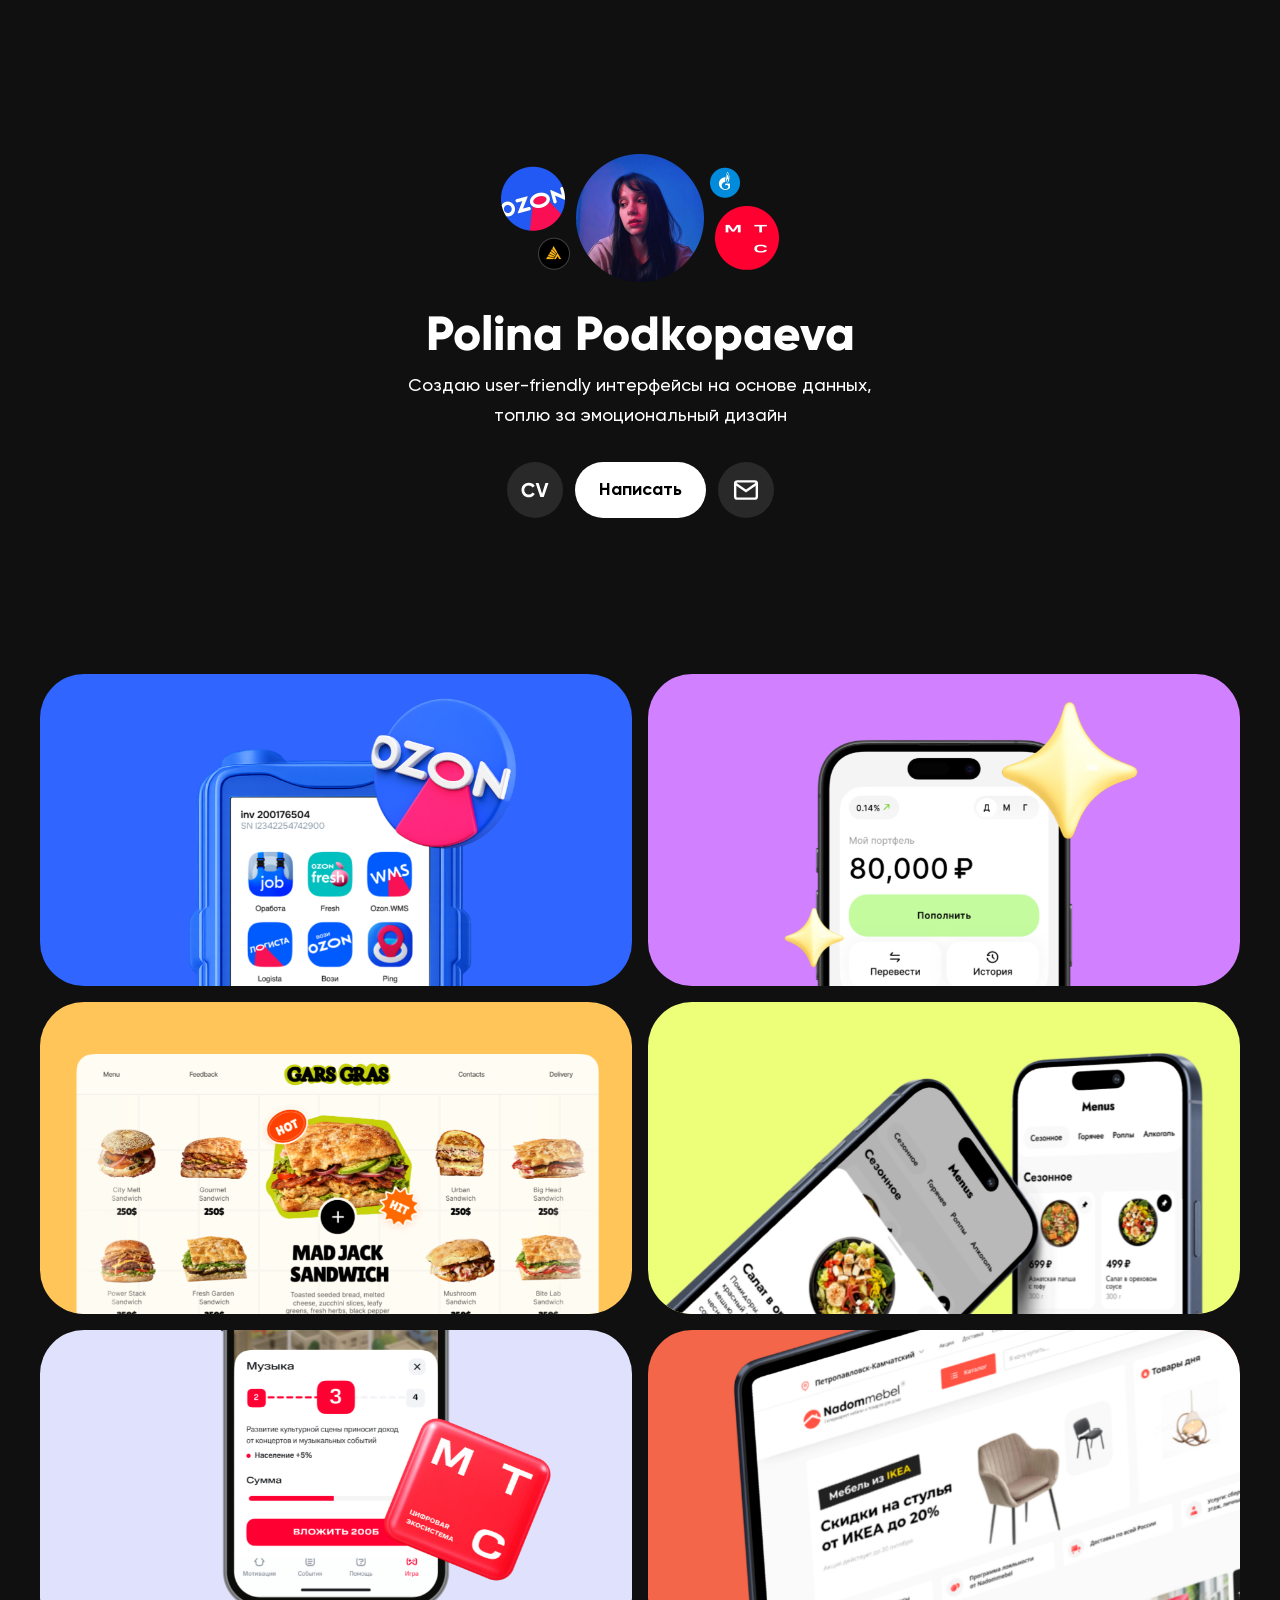
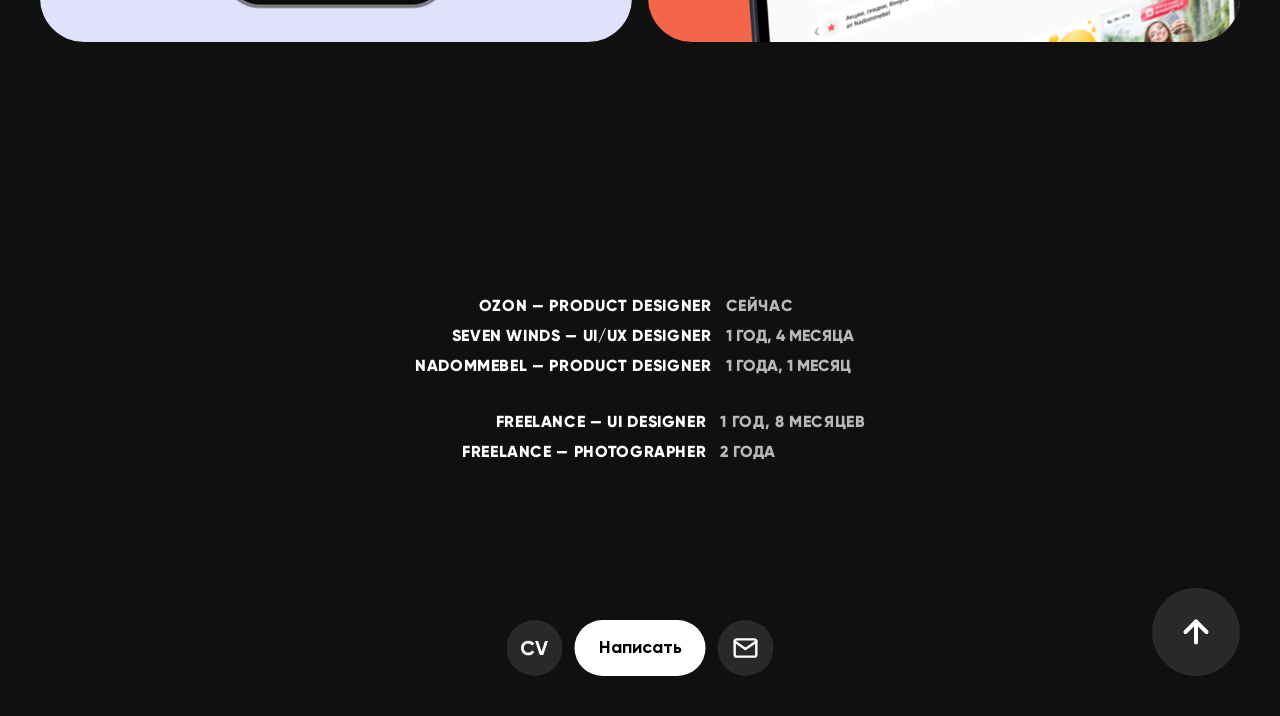
==== index.html @ dc9cdb7f "Add files via upload" ====
<!doctype html>
<html lang="ru">
  <head>
    <meta charset="UTF-8" />
    <meta name="viewport" content="width=device-width, initial-scale=1.0" />
    <title>Polina Podkopaeva Portfolio</title>
    <meta
      name="description"
      content="Адаптивное портфолио Polina Podkopaeva, собранное по локальному Figma/Obsidian-экспорту."
    />
    <link rel="stylesheet" href="./styles.css?v=20260511-mobile-cases" />
  </head>
  <body>
    <main class="page">
      <section class="hero" aria-label="Polina Podkopaeva intro">
        <div class="hero-scale" data-hero-scale-root>
          <div class="hero-frame">
            <div class="hero-badges">
              <img
                src="./assets/hero-badges.png"
                alt="Кружочки и фотография Polina Podkopaeva"
              />
            </div>

            <h1 class="hero-title">Polina Podkopaeva</h1>
            <p class="hero-subtitle">
              <span class="hero-subtitle-line">
                Создаю user-friendly интерфейсы на основе данных,
              </span>
              <span class="hero-subtitle-line hero-subtitle-line-second">
                топлю за эмоциональный дизайн
              </span>
            </p>

            <div class="frame-actions contact-actions hero-actions" aria-label="Main actions">
              <a class="frame-button frame-button-dark frame-button-small" href="https://tula.hh.ru/resume/7322a8bdff0c897cd50039ed1f71394b70786d" target="_blank" rel="noreferrer" aria-label="CV">
                <svg width="56" height="56" viewBox="0 0 56 56" fill="none" aria-hidden="true">
                  <rect width="56" height="56" rx="28" fill="#292929" />
                  <path
                    d="M36.7484 35H33.3284L28.6284 21H31.6284L35.0484 31.76L38.4484 21H41.4684L36.7484 35Z"
                    fill="white"
                  />
                  <path
                    d="M21.8115 35.28C19.7182 35.28 17.9782 34.58 16.5915 33.18C15.2182 31.7933 14.5315 30.0666 14.5315 28C14.5315 25.92 15.2182 24.1933 16.5915 22.82C17.9782 21.42 19.7182 20.72 21.8115 20.72C23.0782 20.72 24.2448 21.02 25.3115 21.62C26.3915 22.2066 27.2315 23.0066 27.8315 24.02L25.4515 25.4C25.1048 24.7733 24.6115 24.2866 23.9715 23.94C23.3315 23.58 22.6115 23.4 21.8115 23.4C20.4515 23.4 19.3515 23.8266 18.5115 24.68C17.6848 25.5466 17.2715 26.6533 17.2715 28C17.2715 29.3333 17.6848 30.4333 18.5115 31.3C19.3515 32.1533 20.4515 32.58 21.8115 32.58C22.6115 32.58 23.3315 32.4066 23.9715 32.06C24.6248 31.7 25.1182 31.2133 25.4515 30.6L27.8315 31.98C27.2315 32.9933 26.3915 33.8 25.3115 34.4C24.2448 34.9866 23.0782 35.28 21.8115 35.28Z"
                    fill="white"
                  />
                </svg>
              </a>
              <a class="frame-button frame-button-light" href="https://t.me/secretpolly" target="_blank" rel="noreferrer">Написать</a>
              <a class="frame-button frame-button-dark frame-button-icon" href="mailto:chaikoffapolly@gmail.com" aria-label="Почта">
                <svg width="26" height="26" viewBox="0 0 26 26" fill="none" aria-hidden="true">
                  <path
                    d="M4.33341 4.33337H21.6667C22.8584 4.33337 23.8334 5.30837 23.8334 6.50004V19.5C23.8334 20.6917 22.8584 21.6667 21.6667 21.6667H4.33341C3.14175 21.6667 2.16675 20.6917 2.16675 19.5V6.50004C2.16675 5.30837 3.14175 4.33337 4.33341 4.33337Z"
                    stroke="white"
                    stroke-width="2.4"
                    stroke-linecap="round"
                    stroke-linejoin="round"
                  />
                  <path
                    d="M23.8334 6.5L13.0001 14.0833L2.16675 6.5"
                    stroke="white"
                    stroke-width="2.4"
                    stroke-linecap="round"
                    stroke-linejoin="round"
                  />
                </svg>
              </a>
            </div>
          </div>
        </div>
      </section>

      <section class="cards" aria-label="Projects">
        <a class="card-shell card-link" href="./ozon-case.html" aria-label="Открыть кейс Ozon">
          <img
            class="card-background card-background-default"
            src="./assets/card-1-bg-default.png"
            alt=""
            aria-hidden="true"
          />
          <img
            class="card-background card-background-hover"
            src="./assets/card-1-bg-hover.png"
            alt=""
            aria-hidden="true"
          />
          <img class="card-image" src="./assets/card-1-content.png" alt="Project card 1" />
          <img
            class="card-text-state"
            src="./assets/card-text-1.png"
            alt=""
            aria-hidden="true"
          />
        </a>
        <a
          class="card-shell card-link"
          href="./invest-x-case.html"
          aria-label="Открыть кейс Invest X"
        >
          <img
            class="card-background card-background-default"
            src="./assets/card-2-bg-default.png"
            alt=""
            aria-hidden="true"
          />
          <img
            class="card-background card-background-hover"
            src="./assets/card-2-bg-hover.png"
            alt=""
            aria-hidden="true"
          />
          <img class="card-image" src="./assets/card-2-content.png" alt="Project card 2" />
          <img
            class="card-text-state"
            src="./assets/card-text-2.png"
            alt=""
            aria-hidden="true"
          />
        </a>
        <a
          class="card-shell card-link"
          href="./concepts-case.html"
          aria-label="Открыть страницу Концепты"
        >
          <img
            class="card-background card-background-default"
            src="./assets/card-3-bg-default.png"
            alt=""
            aria-hidden="true"
          />
          <img
            class="card-background card-background-hover"
            src="./assets/card-3-bg-hover.png"
            alt=""
            aria-hidden="true"
          />
          <img class="card-image" src="./assets/card-3-content.png" alt="Project card 3" />
          <img
            class="card-text-state"
            src="./assets/card-text-3.png"
            alt=""
            aria-hidden="true"
          />
        </a>
        <a class="card-shell card-link" href="./menus-case.html" aria-label="Открыть кейс Menus">
          <img
            class="card-background card-background-default"
            src="./assets/card-4-bg-default.png"
            alt=""
            aria-hidden="true"
          />
          <img
            class="card-background card-background-hover"
            src="./assets/card-4-bg-hover.png"
            alt=""
            aria-hidden="true"
          />
          <img class="card-image" src="./assets/card-4-content.png" alt="Project card 4" />
          <img
            class="card-text-state"
            src="./assets/card-text-4.png"
            alt=""
            aria-hidden="true"
          />
        </a>
        <a class="card-shell card-link" href="./mts-case.html" aria-label="Открыть кейс МТС">
          <img
            class="card-background card-background-default"
            src="./assets/card-5-bg-default.png"
            alt=""
            aria-hidden="true"
          />
          <img
            class="card-background card-background-hover"
            src="./assets/card-5-bg-hover.png"
            alt=""
            aria-hidden="true"
          />
          <img class="card-image" src="./assets/card-5-content.png" alt="Project card 5" />
          <img
            class="card-text-state"
            src="./assets/card-text-5.png"
            alt=""
            aria-hidden="true"
          />
        </a>
        <a
          class="card-shell card-link"
          href="./nadommebel-case.html"
          aria-label="Открыть кейс Надоммебель"
        >
          <img
            class="card-background card-background-default"
            src="./assets/card-6-bg-default.png"
            alt=""
            aria-hidden="true"
          />
          <img
            class="card-background card-background-hover"
            src="./assets/card-6-bg-hover.png"
            alt=""
            aria-hidden="true"
          />
          <img class="card-image" src="./assets/card-6-content.png" alt="Project card 6" />
          <img
            class="card-text-state"
            src="./assets/card-text-6.png"
            alt=""
            aria-hidden="true"
          />
        </a>
      </section>

      <section class="experience" aria-label="Experience">
        <div class="experience-scale" data-experience-scale-root>
          <div class="experience-frame">
            <div class="experience-stack">
              <div class="experience-group">
                <div class="experience-column experience-column-role">
                  <div class="experience-item experience-item-role experience-item-spaced">
                    Ozon — Product designer
                  </div>
                  <div class="experience-item experience-item-role experience-item-spaced">
                    Seven Winds — UI/UX designer
                  </div>
                  <div class="experience-item experience-item-role experience-item-spaced">
                    Nadommebel — Product designer
                  </div>
                </div>
                <div class="experience-column experience-column-duration">
                  <div class="experience-item experience-item-muted experience-item-spaced">
                    сейчас
                  </div>
                  <div class="experience-item experience-item-muted">1 год, 4 месяца</div>
                  <div class="experience-item experience-item-muted">1 года, 1 месяц</div>
                </div>
              </div>

              <div class="experience-group">
                <div class="experience-column experience-column-role">
                  <div class="experience-item experience-item-role experience-item-spaced">
                    Freelance — ui designer
                  </div>
                  <div class="experience-item experience-item-role experience-item-spaced">
                    Freelance — Photographer
                  </div>
                </div>
                <div class="experience-column experience-column-duration">
                  <div class="experience-item experience-item-muted experience-item-spaced">
                    1&nbsp;год, 8&nbsp;месяцев
                  </div>
                  <div class="experience-item experience-item-muted">2 года</div>
                </div>
              </div>
            </div>

            <div class="experience-footer" aria-label="Footer actions">
              <div class="experience-footer-buttons contact-actions">
                <a class="frame-button frame-button-dark frame-button-small" href="https://tula.hh.ru/resume/7322a8bdff0c897cd50039ed1f71394b70786d" target="_blank" rel="noreferrer" aria-label="CV">
                  <svg width="56" height="56" viewBox="0 0 56 56" fill="none" aria-hidden="true">
                    <rect width="56" height="56" rx="28" fill="#292929" />
                    <path
                      d="M36.7484 35H33.3284L28.6284 21H31.6284L35.0484 31.76L38.4484 21H41.4684L36.7484 35Z"
                      fill="white"
                    />
                    <path
                      d="M21.8115 35.28C19.7182 35.28 17.9782 34.58 16.5915 33.18C15.2182 31.7933 14.5315 30.0666 14.5315 28C14.5315 25.92 15.2182 24.1933 16.5915 22.82C17.9782 21.42 19.7182 20.72 21.8115 20.72C23.0782 20.72 24.2448 21.02 25.3115 21.62C26.3915 22.2066 27.2315 23.0066 27.8315 24.02L25.4515 25.4C25.1048 24.7733 24.6115 24.2866 23.9715 23.94C23.3315 23.58 22.6115 23.4 21.8115 23.4C20.4515 23.4 19.3515 23.8266 18.5115 24.68C17.6848 25.5466 17.2715 26.6533 17.2715 28C17.2715 29.3333 17.6848 30.4333 18.5115 31.3C19.3515 32.1533 20.4515 32.58 21.8115 32.58C22.6115 32.58 23.3315 32.4066 23.9715 32.06C24.6248 31.7 25.1182 31.2133 25.4515 30.6L27.8315 31.98C27.2315 32.9933 26.3915 33.8 25.3115 34.4C24.2448 34.9866 23.0782 35.28 21.8115 35.28Z"
                      fill="white"
                    />
                  </svg>
                </a>
                <a class="frame-button frame-button-light" href="https://t.me/secretpolly" target="_blank" rel="noreferrer">Написать</a>
                <a class="frame-button frame-button-dark frame-button-icon" href="mailto:chaikoffapolly@gmail.com" aria-label="Почта">
                  <svg width="26" height="26" viewBox="0 0 26 26" fill="none" aria-hidden="true">
                    <path
                      d="M4.33341 4.33337H21.6667C22.8584 4.33337 23.8334 5.30837 23.8334 6.50004V19.5C23.8334 20.6917 22.8584 21.6667 21.6667 21.6667H4.33341C3.14175 21.6667 2.16675 20.6917 2.16675 19.5V6.50004C2.16675 5.30837 3.14175 4.33337 4.33341 4.33337Z"
                      stroke="white"
                      stroke-width="2.4"
                      stroke-linecap="round"
                      stroke-linejoin="round"
                    />
                    <path
                      d="M23.8334 6.5L13.0001 14.0833L2.16675 6.5"
                      stroke="white"
                      stroke-width="2.4"
                      stroke-linecap="round"
                      stroke-linejoin="round"
                    />
                  </svg>
                </a>
              </div>
            </div>

            <button
              class="scroll-top-button"
              type="button"
              aria-label="Вернуться в начало"
              data-scroll-top
            >
              <svg width="36" height="36" viewBox="0 0 18 18" fill="none" aria-hidden="true">
                <path
                  d="M9 14.25V3.75"
                  stroke="white"
                  stroke-width="2"
                  stroke-linecap="round"
                  stroke-linejoin="round"
                />
                <path
                  d="M3.75 9L9 3.75L14.25 9"
                  stroke="white"
                  stroke-width="2"
                  stroke-linecap="round"
                  stroke-linejoin="round"
                />
              </svg>
            </button>
          </div>
        </div>
      </section>
    </main>

    <script src="./script.js?v=20260511-mobile-cases"></script>
  </body>
</html>
---- styles.css ----
@font-face {
  font-family: "Gilroy";
  src: url("./assets/fonts/gilroy-regular.ttf") format("truetype");
  font-style: normal;
  font-weight: 400;
  font-display: swap;
}

@font-face {
  font-family: "Gilroy";
  src: url("./assets/fonts/gilroy-medium.ttf") format("truetype");
  font-style: normal;
  font-weight: 500;
  font-display: swap;
}

@font-face {
  font-family: "Gilroy";
  src: url("./assets/fonts/Gilroy-Bold_0.ttf") format("truetype");
  font-style: normal;
  font-weight: 700;
  font-display: swap;
}

@font-face {
  font-family: "Gilroy";
  src: url("./assets/fonts/Gilroy-ExtraBold.otf") format("opentype");
  font-style: normal;
  font-weight: 800;
  font-display: swap;
}

* {
  box-sizing: border-box;
}

html,
body {
  margin: 0;
  padding: 0;
  background: #101010;
}

body {
  min-width: 320px;
  overflow-x: hidden;
  color: #ffffff;
  font-family: "Gilroy", sans-serif;
}

button {
  appearance: none;
  background: none;
}

.page {
  width: 100%;
  padding: 40px;
  background: #101010;
}

.topbar {
  position: sticky;
  top: 40px;
  z-index: 20;
  display: flex;
  flex-wrap: wrap;
  align-items: center;
  justify-content: space-between;
  gap: 16px;
  min-height: 44px;
  margin-bottom: 40px;
}

.topbar::before {
  content: "";
  position: absolute;
  inset: -12px -16px;
  z-index: -1;
  opacity: 0;
  border: 1px solid rgba(255, 255, 255, 0.05);
  border-radius: 999px;
  background: rgba(16, 16, 16, 0.52);
  box-shadow:
    0 6px 20px rgba(0, 0, 0, 0.14),
    inset 0 1px 0 rgba(255, 255, 255, 0.04);
  backdrop-filter: blur(18px) saturate(120%);
  -webkit-backdrop-filter: blur(18px) saturate(120%);
  transition:
    opacity 180ms ease,
    background 180ms ease,
    box-shadow 180ms ease,
    border-color 180ms ease;
}

.topbar.is-scrolled::before {
  opacity: 1;
}

.brand {
  flex: 0 0 auto;
  font-size: 18px;
  font-weight: 800;
  line-height: 44px;
  letter-spacing: 0.72px;
}

.topbar-actions {
  display: flex;
  flex: 0 0 auto;
  flex-wrap: wrap;
  align-items: center;
  justify-content: flex-end;
  gap: 8px;
  margin-left: auto;
}

.chip {
  border: 0;
  border-radius: 30px;
  padding: 14px 24px;
  color: inherit;
  font: inherit;
  font-size: 16px;
  font-weight: 500;
  line-height: 16px;
  white-space: nowrap;
  cursor: default;
}

.chip-muted {
  background: #242424;
  color: #ffffff;
  box-shadow: none;
}

.chip-solid {
  background: #ffffff;
  color: #000000;
}

.hero {
  position: relative;
}

.hero-scale {
  width: 100%;
  display: block;
  --hero-scale: 1;
}

.hero-frame {
  width: 100%;
  height: 594px;
  position: relative;
  overflow: hidden;
  display: flex;
  flex-direction: column;
  align-items: center;
  justify-content: flex-start;
  padding-top: 114px;
}

.hero-badges {
  position: static;
  width: 278px;
  height: 128px;
  overflow: hidden;
}

.hero-badges img {
  display: block;
  width: 100%;
  height: 100%;
  object-fit: cover;
  object-position: center;
}

.hero-title {
  position: static;
  margin: 0;
  width: min(548px, calc(100% - 80px));
  margin-top: 24px;
  text-align: center;
  font-size: 48px;
  font-weight: 800;
  line-height: 56px;
  letter-spacing: 0;
}

.hero-subtitle {
  position: static;
  width: min(548px, calc(100% - 80px));
  margin: 0;
  margin-top: 8px;
  text-align: center;
  color: #ffffff;
  font-size: 18px;
  font-family: "Gilroy", sans-serif;
  font-weight: 500;
  line-height: 30px;
  letter-spacing: 0;
}

.hero-subtitle-line {
  display: block;
}

.hero-subtitle-line-second {
  margin-top: 0;
}

.frame-actions {
  position: absolute;
  display: inline-flex;
  justify-content: flex-start;
  align-items: center;
}

.contact-actions {
  display: inline-flex;
  justify-content: flex-start;
  align-items: center;
  gap: 12px;
}

.hero-actions {
  position: static;
  margin-top: 32px;
}

.frame-button {
  height: 56px;
  min-height: 56px;
  border: 0;
  border-radius: 59px;
  padding: 17px 24px;
  display: inline-flex;
  justify-content: center;
  align-items: center;
  gap: 12px;
  font-size: 20px;
  font-family: "Gilroy", sans-serif;
  font-weight: 700;
  line-height: 20px;
  text-decoration: none;
  white-space: nowrap;
  cursor: pointer;
  transition:
    background-color 180ms ease,
    color 180ms ease,
    transform 180ms ease,
    box-shadow 180ms ease;
}

.frame-button-light {
  background: #ffffff;
  color: #000000;
  font-size: 18px;
}

.frame-button-dark {
  background: #292929;
  color: #ffffff;
}

.frame-button-small,
.frame-button-icon {
  width: 56px;
  min-width: 56px;
  gap: 10px;
}

.frame-button-small {
  padding: 0;
}

.frame-button-small.frame-button-dark {
  background: transparent;
}

.frame-button-icon {
  padding: 12px;
}

.frame-button-small svg {
  display: block;
  width: 56px;
  height: 56px;
}

.frame-button-small rect {
  transition: fill 180ms ease;
}

.frame-button-small:hover rect {
  fill: #353535;
}

.frame-button-small:active rect {
  fill: #292929;
}

.frame-button-icon svg {
  display: block;
  width: 26px;
  height: 26px;
}

.frame-button-icon path {
  stroke-width: 2.4px;
}

.frame-button:hover {
  transform: translateY(-1px);
}

.frame-button-light:hover {
  background: #f1f1f1;
  box-shadow: 0 10px 24px rgba(255, 255, 255, 0.08);
}

.frame-button-dark:hover {
  background: #353535;
  box-shadow: 0 10px 24px rgba(0, 0, 0, 0.22);
}

.frame-button-small.frame-button-dark:hover,
.frame-button-small.frame-button-dark:active {
  background: transparent;
}

.frame-button:active {
  transform: translateY(0);
}

.cards {
  display: grid;
  grid-template-columns: repeat(2, minmax(0, 1fr));
  gap: 16px;
  align-items: start;
  margin-top: 40px;
}

.experience {
  position: relative;
  margin-top: 40px;
}

.experience-scale {
  width: 100%;
  display: block;
  --experience-scale: 1;
}

.experience-frame {
  width: 100%;
  height: 594px;
  position: relative;
  overflow: hidden;
  display: block;
  padding: 0;
}

.experience-stack {
  position: relative;
  width: 450px;
  height: 100%;
  margin: 0 auto;
}

.experience-group {
  position: absolute;
  display: inline-flex;
  justify-content: flex-start;
  align-items: center;
  gap: 14px;
}

.experience-stack .experience-group:first-child {
  left: 0;
  top: 212px;
}

.experience-stack .experience-group:last-child {
  left: 47px;
  top: 328px;
}

.experience-column {
  display: inline-flex;
  flex-direction: column;
  justify-content: flex-start;
  gap: 6px;
}

.experience-column-role {
  align-items: flex-start;
}

.experience-column-duration {
  align-items: center;
}

.experience-item {
  align-self: stretch;
  color: #ffffff;
  font-size: 16px;
  font-weight: 800;
  text-transform: uppercase;
  line-height: 24px;
  word-wrap: break-word;
  white-space: nowrap;
}

.experience-item-role {
  text-align: right;
}

.experience-item-spaced {
  letter-spacing: 0.64px;
}

.experience-item-muted {
  opacity: 0.7;
}

.experience-footer {
  position: absolute;
  left: 50%;
  bottom: 0;
  transform: translateX(-50%);
  display: inline-flex;
  align-items: center;
}

.experience-footer-buttons {
  display: inline-flex;
  justify-content: flex-start;
  align-items: center;
  gap: 12px;
}

.scroll-top-button {
  position: absolute;
  right: 0;
  bottom: 0;
  width: 88px;
  min-width: 88px;
  height: 88px;
  border: 0;
  border-radius: 59px;
  padding: 26px;
  background: #292929;
  color: #ffffff;
  display: inline-flex;
  justify-content: center;
  align-items: center;
  cursor: pointer;
  transition:
    background-color 180ms ease,
    transform 180ms ease,
    box-shadow 180ms ease;
}

.scroll-top-button svg {
  display: block;
  width: 36px;
  height: 36px;
}

.scroll-top-button:hover {
  background: #353535;
  transform: translateY(-1px);
  box-shadow: 0 10px 24px rgba(0, 0, 0, 0.22);
}

.scroll-top-button:active {
  transform: translateY(0);
}

.card-shell {
  position: relative;
  overflow: hidden;
  border-radius: 44px;
  isolation: isolate;
  aspect-ratio: 2010 / 1059;
  --card-bleed: 10px;
}

.card-link {
  display: block;
  color: inherit;
  text-decoration: none;
}

.card-background {
  position: absolute;
  inset: 0;
  display: block;
  width: 100%;
  height: 100%;
  object-fit: cover;
  pointer-events: none;
}

.card-background-default {
  z-index: 0;
}

.card-background-hover {
  z-index: 1;
  opacity: 0;
  transition: opacity 420ms cubic-bezier(0.22, 1, 0.36, 1);
}

.card-image {
  display: block;
  width: calc(100% + (var(--card-bleed) * 2));
  max-width: none;
  height: calc(100% + (var(--card-bleed) * 2));
  margin: calc(var(--card-bleed) * -1);
  aspect-ratio: 2010 / 1059;
  object-fit: cover;
  image-rendering: auto;
  -webkit-backface-visibility: hidden;
  backface-visibility: hidden;
  transform: translate3d(0, 0, 0) scale(1);
  transform-origin: center;
  will-change: transform;
  position: relative;
  z-index: 2;
}

.card-text-state {
  position: absolute;
  inset: 0;
  display: block;
  width: 100%;
  height: 100%;
  object-fit: cover;
  opacity: 0;
  pointer-events: none;
  transition: opacity 180ms ease;
  z-index: 3;
}

@keyframes card-jiggle-a {
  0% {
    transform: translate3d(0, 0, 0) scale(1) rotate(0deg);
  }

  25% {
    transform: translate3d(-3px, 2px, 0) scale(1.006) rotate(-0.24deg);
  }

  50% {
    transform: translate3d(2px, -2px, 0) scale(1.008) rotate(0.2deg);
  }

  75% {
    transform: translate3d(-2px, 2px, 0) scale(1.005) rotate(-0.16deg);
  }

  100% {
    transform: translate3d(3px, -2px, 0) scale(1.007) rotate(0.22deg);
  }
}

@keyframes card-jiggle-b {
  0% {
    transform: translate3d(0, 0, 0) scale(1) rotate(0deg);
  }

  25% {
    transform: translate3d(3px, -2px, 0) scale(1.006) rotate(0.22deg);
  }

  50% {
    transform: translate3d(-2px, 2px, 0) scale(1.008) rotate(-0.18deg);
  }

  75% {
    transform: translate3d(2px, -2px, 0) scale(1.005) rotate(0.14deg);
  }

  100% {
    transform: translate3d(-3px, 2px, 0) scale(1.007) rotate(-0.2deg);
  }
}

@media (hover: hover) and (pointer: fine) {
  .card-shell:hover .card-background-hover {
    opacity: 1;
  }

  .card-shell:hover .card-image {
    animation: card-jiggle-a 820ms ease-in-out infinite alternate;
  }

  .card-shell:nth-child(even):hover .card-image {
    animation-name: card-jiggle-b;
  }

  .card-shell:hover .card-text-state {
    opacity: 1;
  }
}

.case-body {
  background: #101010;
}

.case-page {
  min-height: 100vh;
  padding: 0;
  background: #101010;
  --case-heading-font-size: 48px;
  --case-heading-line-height: 48px;
  --case-heading-letter-spacing: 0.02em;
  --case-body-font-size: 18px;
  --case-body-line-height: 30px;
  --case-body-letter-spacing: 0;
  --case-gap-heading-to-text: 16px;
  --case-gap-text-to-media: 24px;
}

.case-scale {
  width: 100%;
  display: block;
  --case-scale: 1;
}

.case-frame {
  width: 100%;
  min-height: 100vh;
  position: relative;
  overflow-x: hidden;
  overflow-y: visible;
  border-radius: 0;
  background: #101010;
  display: flex;
  flex-direction: column;
  gap: 20px;
}

.case-header,
.case-footer {
  position: relative;
  flex: 0 0 auto;
}

.case-header {
  height: 0;
}

.case-header-bar {
  position: fixed;
  top: 40px;
  left: 40px;
  right: auto;
  z-index: 45;
  min-height: 0;
  padding: 0;
  display: block;
  pointer-events: none;
}

.case-footer {
  min-height: 168px;
  padding: 40px;
}

.case-back-button {
  position: static;
  min-width: 0;
  height: 56px;
  padding: 0 24px 0 20px;
  border-radius: 999px;
  background: rgba(41, 41, 41, 0.92);
  color: #ffffff;
  text-decoration: none;
  display: inline-flex;
  justify-content: center;
  align-items: center;
  gap: 10px;
  font-size: 18px;
  font-weight: 700;
  line-height: 20px;
  letter-spacing: 0;
  transition:
    background-color 180ms ease,
    transform 180ms ease,
    box-shadow 180ms ease;
  pointer-events: auto;
}

.case-back-button:hover {
  background: #353535;
  transform: translateY(-1px);
  box-shadow: 0 10px 24px rgba(0, 0, 0, 0.22);
}

.case-back-button:active {
  transform: translateY(0);
}

.case-back-button svg {
  display: block;
  flex: 0 0 auto;
  width: 24px;
  height: 24px;
}

.case-content {
  width: 100%;
  display: flex;
  flex-direction: column;
  align-items: center;
  gap: 48px;
  padding-top: 40px;
  flex: 1 1 auto;
}

.case-copy-column {
  width: min(880px, calc(100% - 80px));
  display: flex;
  flex-direction: column;
  justify-content: flex-start;
  align-items: flex-start;
  gap: 48px;
}

.case-copy-column-tail {
  margin-top: 0;
}

.case-copy-column-intro {
  gap: 0;
}

.case-lead,
.case-section {
  width: 100%;
  display: flex;
  flex-direction: column;
  justify-content: flex-start;
  align-items: flex-start;
}

.case-lead {
  gap: var(--case-gap-heading-to-text);
}

.case-section {
  gap: var(--case-gap-heading-to-text);
  scroll-margin-top: 136px;
}

.case-section-with-media,
.case-section-with-tight-media {
  --case-gap-text-to-media: 16px;
}

.case-title,
.case-heading {
  margin: 0;
  color: #ffffff;
}

.case-title {
  width: 100%;
  font-size: var(--case-heading-font-size);
  font-weight: 700;
  line-height: var(--case-heading-line-height);
  letter-spacing: var(--case-heading-letter-spacing);
  text-wrap: balance;
}

.case-heading {
  width: 100%;
  font-size: var(--case-heading-font-size);
  font-weight: 700;
  line-height: var(--case-heading-line-height);
  letter-spacing: var(--case-heading-letter-spacing);
  text-wrap: balance;
}

.case-paragraph {
  width: 100%;
  margin: 0;
  color: #ffffff;
}

.case-paragraph {
  font-size: var(--case-body-font-size);
  font-weight: 500;
  line-height: var(--case-body-line-height);
  letter-spacing: var(--case-body-letter-spacing);
  text-wrap: pretty;
}

.case-findings {
  width: 100%;
  display: flex;
  flex-direction: column;
  gap: 0;
  margin: 0;
  padding: 0;
  list-style: none;
}

.case-finding-item {
  width: 100%;
  display: flex;
  justify-content: flex-start;
  align-items: flex-start;
  gap: 12px;
}

.case-finding-bullet {
  width: 8px;
  height: 8px;
  margin-top: calc((var(--case-body-line-height) - 8px) / 2);
  border-radius: 999px;
  background: #ffffff;
  flex: 0 0 auto;
}

.case-finding-copy {
  flex: 1 1 auto;
  margin: 0;
  color: #ffffff;
  font-size: var(--case-body-font-size);
  font-weight: 500;
  line-height: var(--case-body-line-height);
  letter-spacing: var(--case-body-letter-spacing);
  text-wrap: pretty;
}

.case-media {
  width: min(880px, calc(100% - 80px));
  display: flex;
  justify-content: center;
  align-items: center;
  overflow: hidden;
  image-rendering: auto;
  -webkit-backface-visibility: hidden;
  backface-visibility: hidden;
}

.case-section-media {
  width: 100%;
  margin: calc(var(--case-gap-text-to-media) - var(--case-gap-heading-to-text)) 0 0;
}

.case-section-with-tight-media .case-section-media {
  margin-top: 0;
}

.case-section-media-wide {
  width: calc(100vw - 80px);
  max-width: none;
  margin-left: 50%;
  transform: translateX(-50%);
}

.case-section-with-tight-media {
  gap: 16px;
}

.case-media-solution {
  height: auto;
  border-radius: 0;
  background: #101010;
}

.case-media-hypotheses {
  height: auto;
  border-radius: 0;
}

.case-media-cover {
  height: auto;
}

.case-media-redesign {
  height: auto;
  border-radius: 0;
}

.case-media img {
  display: block;
  width: 100%;
  height: auto;
  object-fit: contain;
}

.case-footer-actions {
  position: absolute;
  left: 50%;
  top: auto;
  bottom: 40px;
  transform: translateX(-50%);
}

.case-back-button-footer {
  top: 40px;
}

.case-scroll-top-button {
  top: 40px;
  bottom: auto;
}

.case-scroll-top-button-footer {
  left: auto;
  right: 40px;
  bottom: 40px;
  top: auto;
  width: 88px;
  min-width: 88px;
  height: 88px;
  padding: 26px;
  border-radius: 999px;
}

.case-scroll-top-button-footer svg {
  width: 36px;
  height: 36px;
}

.case-subheading {
  width: 100%;
  margin: 0;
  color: #ffffff;
  font-size: 40px;
  font-weight: 700;
  line-height: 48px;
  letter-spacing: 0.02em;
  text-wrap: balance;
}

.case-note {
  width: 100%;
  padding: 24px;
  border-radius: 20px;
  background: #19191e;
  display: flex;
  flex-direction: column;
  gap: 0;
}

.case-note-copy,
.case-note-source {
  margin: 0;
  text-wrap: pretty;
}

.case-note-copy {
  color: #ffffff;
  font-size: 14px;
  font-weight: 500;
  line-height: 22px;
  letter-spacing: 0;
}

.case-note-source {
  color: #b7b7b7;
  font-size: 14px;
  font-weight: 500;
  line-height: 22px;
  letter-spacing: 0;
}

.case-note-copy + .case-note-source {
  margin-top: 16px;
}

.case-bullet-group {
  width: 100%;
  display: flex;
  flex-direction: column;
  gap: 8px;
}

.case-copy-stack {
  width: 100%;
  display: flex;
  flex-direction: column;
  gap: 8px;
}

.case-bullet-title {
  margin: 0;
  color: #ffffff;
  font-size: var(--case-body-font-size);
  font-weight: 700;
  line-height: var(--case-body-line-height);
  letter-spacing: var(--case-body-letter-spacing);
}

.case-bullet-list {
  width: 100%;
  margin: 0;
  padding-left: 22px;
}

.case-bullet-list li {
  color: #ffffff;
  font-size: var(--case-body-font-size);
  font-weight: 500;
  line-height: var(--case-body-line-height);
  letter-spacing: var(--case-body-letter-spacing);
  text-wrap: pretty;
}

.case-bullet-list li::marker {
  color: #ffffff;
}

.case-hypothesis-grid {
  width: 100%;
  display: grid;
  grid-template-columns: repeat(3, minmax(0, 1fr));
  gap: 16px;
}

.case-hypothesis-card {
  min-height: 128px;
  padding: 24px;
  border-radius: 20px;
  background: #19191e;
  display: flex;
  flex-direction: column;
  justify-content: flex-start;
  align-items: flex-start;
  gap: 6px;
}

.case-hypothesis-title,
.case-hypothesis-copy {
  margin: 0;
}

.case-hypothesis-title {
  color: #ffffff;
  font-size: 18px;
  font-weight: 700;
  line-height: 22px;
  letter-spacing: 0;
}

.case-hypothesis-copy {
  color: #ffffff;
  font-size: 14px;
  font-weight: 500;
  line-height: 22px;
  letter-spacing: 0;
  text-wrap: pretty;
}

.case-feature-stack {
  width: 100%;
  display: flex;
  flex-direction: column;
  gap: 16px;
  margin-top: 48px;
}

.case-feature-stack-compact {
  margin-top: 24px;
}

.case-comparison-grid {
  width: 100%;
  display: grid;
  grid-template-columns: repeat(2, minmax(0, 1fr));
  gap: 16px;
  margin-top: 16px;
}

.case-comparison-card {
  width: 100%;
  border-radius: 20px;
  overflow: hidden;
}

.case-comparison-card img {
  display: block;
  width: 100%;
  height: auto;
}

.case-media-stack {
  width: 100%;
  display: flex;
  flex-direction: column;
  gap: 16px;
  margin-top: 16px;
}

.case-media-card {
  width: 100%;
  border-radius: 20px;
  overflow: hidden;
}

.case-media-card img {
  display: block;
  width: 100%;
  height: auto;
}

.case-media-card-detail {
  max-width: 420px;
  margin-left: auto;
}

.case-feature-row {
  width: 100%;
  display: grid;
  grid-template-columns: minmax(0, 1fr) minmax(0, 1fr);
  gap: 16px;
  align-items: center;
}

.case-feature-row-reverse .case-feature-copy {
  order: 2;
}

.case-feature-row-reverse .case-feature-media {
  order: 1;
}

.case-feature-copy {
  width: 100%;
  display: flex;
  flex-direction: column;
  gap: 8px;
}

.case-feature-title {
  margin: 0;
  color: #ffffff;
  font-size: 18px;
  font-weight: 700;
  line-height: 22px;
  letter-spacing: 0;
}

.case-feature-media {
  width: 100%;
  border-radius: 20px;
}

.invest-case-page .case-media-cover {
  border-radius: 42px;
}

.invest-case-page .case-media-cover img {
  border-radius: 42px;
}

.menus-case-page .case-media-cover {
  border-radius: 42px;
}

.menus-case-page .case-media-cover img {
  border-radius: 42px;
}

.menus-case-page #case-admin .case-feature-stack {
  margin-top: 32px;
  gap: 32px;
}

.menus-case-page #case-admin .case-feature-row {
  gap: 32px;
  align-items: start;
}

.concepts-case-page .concepts-gallery {
  width: min(848px, calc(100% - 80px));
  align-items: center;
  gap: 64px;
}

.concepts-case-page .concepts-gallery-item {
  width: 100%;
  align-items: center;
  gap: 24px;
}

.concepts-case-page .concepts-gallery-media {
  width: 100%;
  overflow: hidden;
  border-radius: 40px;
  background: #0f0f0f;
}

.concepts-case-page .concepts-gallery-media img {
  display: block;
  width: 100%;
  height: auto;
}

.concepts-case-page .concepts-gallery-caption {
  width: 100%;
  margin: 0;
  text-align: center;
  color: #ffffff;
  font-size: 18px;
  font-weight: 500;
  line-height: 30px;
}

.mts-case-page .case-media-cover {
  border-radius: 42px;
}

.mts-case-page .case-media-cover img {
  border-radius: 42px;
}

.nadommebel-case-page .case-media-cover {
  border-radius: 42px;
}

.nadommebel-case-page .case-media-cover img {
  border-radius: 42px;
}

.case-toc {
  position: fixed;
  top: 40px;
  right: 40px;
  z-index: 40;
  width: 34px;
  height: 208px;
}

.case-toc-panel {
  position: absolute;
  top: 0;
  right: 0;
  width: min(278px, calc(100vw - 80px));
  padding: 18px 16px;
  border: 1px solid rgba(255, 255, 255, 0.08);
  border-radius: 28px;
  background: #19191e;
  box-shadow: 0 22px 60px rgba(0, 0, 0, 0.32);
  display: flex;
  flex-direction: column;
  gap: 0;
  opacity: 0;
  visibility: hidden;
  pointer-events: none;
  transform: scale(0.98);
  transform-origin: top right;
  transition:
    opacity 180ms ease,
    visibility 180ms ease,
    transform 180ms ease;
}

.case-toc-trigger {
  position: absolute;
  top: 0;
  right: 0;
  z-index: 1;
  border: 0;
  padding: 8px 0;
  background: transparent;
  display: flex;
  flex-direction: column;
  justify-content: flex-start;
  align-items: flex-end;
  gap: 12px;
  cursor: pointer;
}

.case-toc-line {
  display: block;
  width: 26px;
  height: 4px;
  border-radius: 999px;
  background: rgba(255, 255, 255, 0.26);
  transition:
    width 180ms ease,
    background-color 180ms ease,
    opacity 180ms ease;
}

.case-toc-line.is-active {
  width: 34px;
  background: #ffffff;
}

.case-toc-item {
  width: 100%;
  border: 0;
  padding: 5px 10px;
  border-radius: 14px;
  background: transparent;
  text-align: left;
  color: rgba(255, 255, 255, 0.66);
  font-size: 15px;
  font-family: "Gilroy", sans-serif;
  font-weight: 500;
  line-height: 22px;
  letter-spacing: 0.6px;
  cursor: pointer;
  transition:
    background-color 180ms ease,
    color 180ms ease,
    transform 180ms ease;
}

.case-toc-item:hover {
  background: rgba(255, 255, 255, 0.05);
  color: #ffffff;
}

.case-toc-item.is-active {
  color: #005bff;
}

.case-toc-item:active {
  transform: translateY(1px);
}

.case-toc:hover .case-toc-panel,
.case-toc:focus-within .case-toc-panel,
.case-toc.is-open .case-toc-panel {
  opacity: 1;
  visibility: visible;
  pointer-events: auto;
  transform: scale(1);
}

.case-toc:hover .case-toc-trigger,
.case-toc:focus-within .case-toc-trigger,
.case-toc.is-open .case-toc-trigger {
  opacity: 0;
}

@media (hover: hover) and (pointer: fine) {
  .case-toc:hover .case-toc-line:not(.is-active) {
    background: rgba(255, 255, 255, 0.42);
  }
}

@media (max-width: 760px) {
  .page {
    padding: 0;
  }

  .hero-frame {
    height: 520px;
    padding: 92px 24px 0;
  }

  .hero-badges {
    width: 278px;
    height: 128px;
  }

  .hero-title {
    width: 100%;
    max-width: 344px;
    margin-top: 24px;
    font-size: 28px;
    line-height: 36px;
  }

  .hero-subtitle {
    width: 100%;
    max-width: 344px;
    margin-top: 8px;
    font-size: 16px;
    line-height: 26px;
  }

  .hero-subtitle-line {
    display: inline;
  }

  .hero-subtitle-line + .hero-subtitle-line::before {
    content: " ";
  }

  .hero-actions {
    margin-top: 32px;
  }

  .page .contact-actions {
    gap: 12px;
  }

  .page .frame-button {
    height: 56px;
    min-height: 56px;
    padding: 17px 24px;
    font-size: 20px;
    line-height: 20px;
  }

  .page .frame-button-small,
  .page .frame-button-icon {
    width: 56px;
    min-width: 56px;
    padding: 0;
  }

  .page .frame-button-icon {
    padding: 12px;
  }

  .cards {
    grid-template-columns: 1fr;
    gap: 10px;
    margin-top: -5px;
    padding: 0 24px;
  }

  .card-shell {
    border-radius: 20px;
  }

  .experience {
    margin-top: 40px;
  }

  .experience-frame {
    height: 450px;
  }

  .experience-stack {
    width: 345px;
    height: 350px;
  }

  .experience-stack .experience-group:first-child {
    left: 0;
    top: 112px;
  }

  .experience-stack .experience-group:last-child {
    left: 39px;
    top: 196px;
  }

  .experience-column {
    gap: 4px;
  }

  .experience-stack .experience-group:last-child .experience-column {
    gap: 2px;
  }

  .experience-item {
    font-size: 12px;
    line-height: 20px;
  }

  .experience-item-spaced {
    letter-spacing: 0.48px;
  }

  .experience-footer {
    bottom: 22px;
  }

  .experience .scroll-top-button {
    right: 24px;
    bottom: 108px;
    width: 64px;
    min-width: 64px;
    height: 64px;
    padding: 18px;
    border-radius: 999px;
    background: rgba(41, 41, 41, 0.76);
    opacity: 0.86;
    backdrop-filter: blur(12px);
    -webkit-backdrop-filter: blur(12px);
  }

  .experience .scroll-top-button svg {
    width: 31px;
    height: 31px;
  }

  .experience .scroll-top-button svg path {
    stroke-width: 2.2px;
  }

  .case-page {
    --case-heading-font-size: 32px;
    --case-heading-line-height: 40px;
    --case-heading-letter-spacing: 0.02em;
    --case-body-font-size: 16px;
    --case-body-line-height: 28px;
    --case-gap-heading-to-text: 8px;
    --case-gap-text-to-media: 16px;
  }

  .case-frame {
    gap: 0;
  }

  .case-header-bar {
    top: 24px;
    left: 24px;
  }

  .case-back-button {
    width: 56px;
    min-width: 56px;
    height: 56px;
    padding: 0;
    border-radius: 40px;
    gap: 0;
  }

  .case-back-button span {
    display: none;
  }

  .case-back-button svg {
    width: 20px;
    height: 20px;
  }

  .case-back-button svg path {
    stroke-width: 2.22px;
  }

  .case-toc {
    display: none;
  }

  .case-content {
    gap: 32px;
    padding-top: 104px;
  }

  .case-copy-column {
    width: calc(100% - 48px);
    gap: 48px;
  }

  .case-copy-column:not(.case-copy-column-intro) {
    margin-top: 16px;
  }

  .case-copy-column-intro {
    gap: 0;
  }

  .case-title {
    font-size: 32px;
    line-height: 38px;
  }

  .case-heading,
  .case-subheading {
    font-size: 32px;
    line-height: 40px;
  }

  .case-section {
    gap: var(--case-gap-heading-to-text);
    scroll-margin-top: 104px;
  }

  .case-lead {
    gap: var(--case-gap-heading-to-text);
  }

  .case-content > .case-media {
    width: 100vw;
    max-width: none;
    border-radius: 20px;
  }

  .case-content > .case-media img {
    border-radius: 20px;
  }

  .case-section-media,
  .case-section-media-wide,
  .case-comparison-grid,
  .case-media-stack,
  .concepts-case-page .concepts-gallery-media {
    width: 100vw;
    max-width: none;
    margin-left: 50%;
    transform: translateX(-50%);
  }

  .case-section-media,
  .case-section-media-wide,
  .case-media-card,
  .case-comparison-card,
  .concepts-case-page .concepts-gallery-media {
    border-radius: 20px;
  }

  .case-section-media img,
  .case-section-media-wide img,
  .case-media-card img,
  .case-comparison-card img,
  .concepts-case-page .concepts-gallery-media img {
    border-radius: 20px;
  }

  .invest-case-page .case-media-cover,
  .invest-case-page .case-media-cover img,
  .menus-case-page .case-media-cover,
  .menus-case-page .case-media-cover img,
  .mts-case-page .case-media-cover,
  .mts-case-page .case-media-cover img,
  .nadommebel-case-page .case-media-cover,
  .nadommebel-case-page .case-media-cover img {
    border-radius: 20px;
  }

  .case-note {
    padding: 24px;
    border-radius: 20px;
  }

  .case-bullet-group,
  .case-copy-stack {
    gap: 8px;
  }

  .case-bullet-list {
    padding-left: 20px;
  }

  .case-hypothesis-card {
    min-height: 0;
    padding: 24px;
    border-radius: 20px;
    gap: 6px;
  }

  .case-hypothesis-title {
    font-size: 14px;
    font-weight: 800;
    line-height: 18px;
  }

  .case-hypothesis-copy {
    font-size: 14px;
    line-height: 18px;
  }

  .case-feature-title {
    font-size: 18px;
    font-weight: 800;
    line-height: 30px;
  }

  .case-feature-copy {
    gap: 8px;
  }

  .case-footer {
    min-height: 100px;
    padding: 0;
  }

  .case-footer .frame-button,
  .case-footer .frame-button-light {
    font-size: 20px;
    line-height: 20px;
  }

  .case-footer-actions {
    bottom: 22px;
  }

  .case-scroll-top-button-footer {
    right: 24px;
    bottom: 108px;
    width: 64px;
    min-width: 64px;
    height: 64px;
    padding: 18px;
    border-radius: 999px;
    background: rgba(41, 41, 41, 0.76);
    opacity: 0.86;
    backdrop-filter: blur(12px);
    -webkit-backdrop-filter: blur(12px);
  }

  .case-scroll-top-button-footer svg {
    width: 31px;
    height: 31px;
  }

  .case-scroll-top-button-footer svg path {
    stroke-width: 2.2px;
  }

  .experience .scroll-top-button,
  .case-scroll-top-button-footer {
    position: fixed;
    top: auto;
    right: 24px;
    bottom: 24px;
    z-index: 50;
    border: 1px solid rgba(255, 255, 255, 0.16);
    background: linear-gradient(145deg, rgba(48, 48, 48, 0.46), rgba(22, 22, 22, 0.34));
    box-shadow:
      inset 0 1px 0 rgba(255, 255, 255, 0.16),
      0 18px 40px rgba(0, 0, 0, 0.32);
    opacity: 0;
    visibility: hidden;
    pointer-events: none;
    backdrop-filter: blur(18px) saturate(132%);
    -webkit-backdrop-filter: blur(18px) saturate(132%);
    transform: translateY(8px);
    transition:
      opacity 180ms ease,
      visibility 180ms ease,
      transform 180ms ease,
      background-color 180ms ease;
  }

  .experience .scroll-top-button.is-visible,
  .case-scroll-top-button-footer.is-visible {
    opacity: 0.74;
    visibility: visible;
    pointer-events: auto;
    transform: translateY(0);
  }

  .experience .scroll-top-button.is-stopped,
  .case-scroll-top-button-footer.is-stopped {
    position: absolute;
    top: var(--scroll-top-stop-top);
    bottom: auto;
    transform: translateY(0);
  }

  .menus-case-page #case-admin .case-section-media {
    width: 100%;
    max-width: none;
    margin-left: 0;
    transform: none;
    border-radius: 20px;
  }

  .menus-case-page #case-admin .case-section-media img {
    border-radius: 20px;
  }

  .menus-case-page #case-admin .case-feature-stack {
    margin-top: 48px;
    gap: 48px;
  }

  .menus-case-page #case-admin .case-feature-row {
    display: flex;
    flex-direction: column;
    align-items: stretch;
    gap: 16px;
  }

  .menus-case-page #case-admin .case-feature-media {
    width: 100%;
    max-width: none;
    margin-left: 0;
    transform: none;
    border-radius: 14px;
  }

  .menus-case-page #case-admin .case-feature-media img {
    border-radius: 14px;
  }

  .case-hypothesis-grid {
    display: flex;
    flex-direction: column;
    align-items: stretch;
    gap: 16px;
  }

  .case-hypothesis-card {
    width: 100%;
  }

  .case-page:not(.menus-case-page) .case-section-media,
  .case-page:not(.menus-case-page) .case-section-media-wide,
  .case-page:not(.menus-case-page) .case-media-card,
  .case-page:not(.menus-case-page) .case-comparison-card,
  .concepts-case-page .concepts-gallery-media {
    border-radius: 0;
  }

  .case-page:not(.menus-case-page) .case-section-media img,
  .case-page:not(.menus-case-page) .case-section-media-wide img,
  .case-page:not(.menus-case-page) .case-media-card img,
  .case-page:not(.menus-case-page) .case-comparison-card img,
  .concepts-case-page .concepts-gallery-media img {
    border-radius: 0;
  }

  .menus-case-page .case-section-media,
  .menus-case-page .case-section-media-wide,
  .menus-case-page .case-media-card,
  .menus-case-page #case-admin .case-section-media,
  .menus-case-page #case-admin .case-feature-media {
    width: 100vw;
    max-width: none;
    margin-left: 50%;
    transform: translateX(-50%);
  }

  .case-comparison-grid {
    grid-template-columns: 1fr;
  }

  .case-media-card-detail {
    max-width: none;
    margin-left: 0;
  }

  .case-feature-stack {
    gap: 16px;
  }

  .case-feature-row {
    grid-template-columns: 1fr;
    gap: 16px;
  }

  .case-feature-row-reverse .case-feature-copy,
  .case-feature-row-reverse .case-feature-media {
    order: initial;
  }

  .concepts-case-page .concepts-gallery {
    width: 100vw;
    max-width: 100vw;
    align-items: center;
    gap: 64px;
  }

  .concepts-case-page .concepts-gallery-item {
    width: 100%;
    align-items: center;
    gap: 24px;
  }

  .concepts-case-page .concepts-gallery-media {
    width: 100%;
    max-width: 100%;
    margin-left: 0;
    transform: none;
    border-radius: 0;
  }

  .concepts-case-page .concepts-gallery-caption {
    width: calc(100% - 48px);
    font-size: 16px;
    line-height: 28px;
  }

  .topbar {
    gap: 12px;
  }

  .topbar::before {
    inset: -10px -12px;
    border-radius: 36px;
  }

  .topbar-actions {
    margin-left: 0;
    width: 100%;
    justify-content: flex-end;
  }
}

@media (max-width: 520px) {
  .topbar-actions {
    justify-content: flex-start;
  }
}
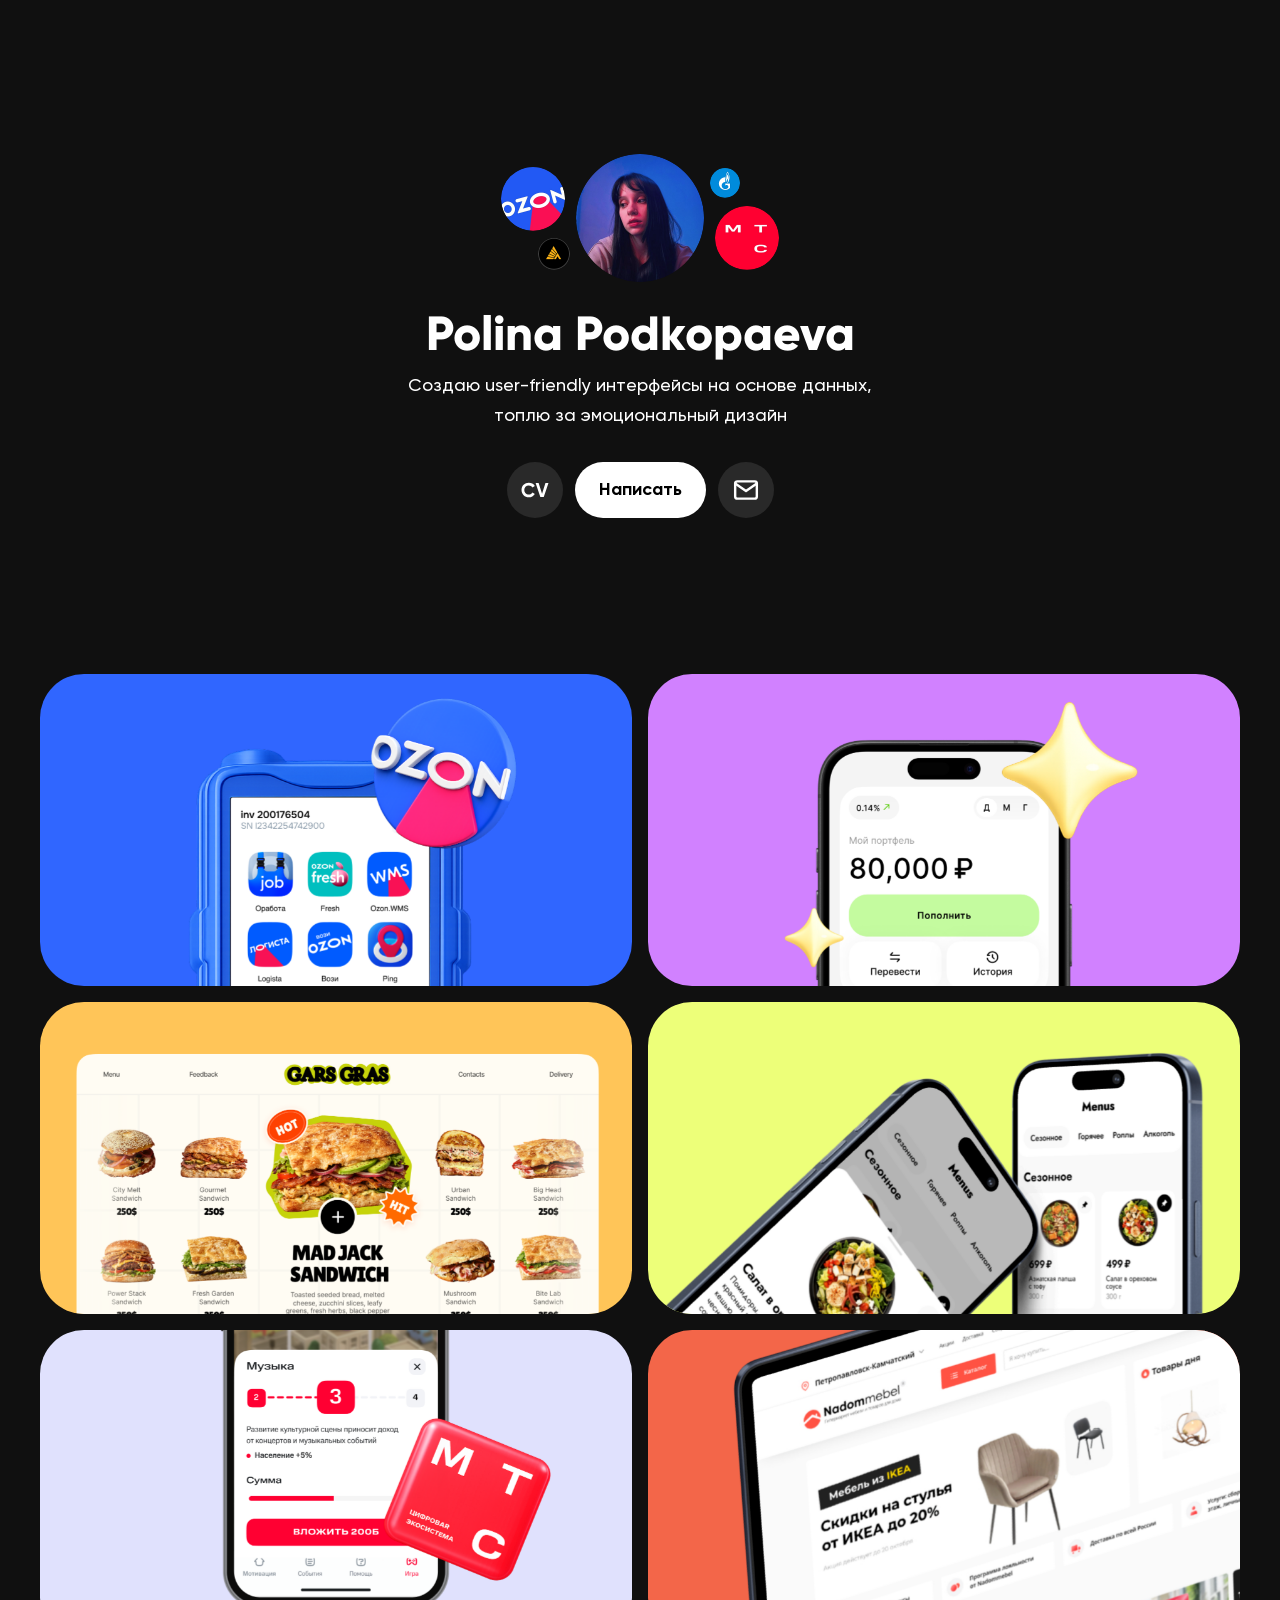
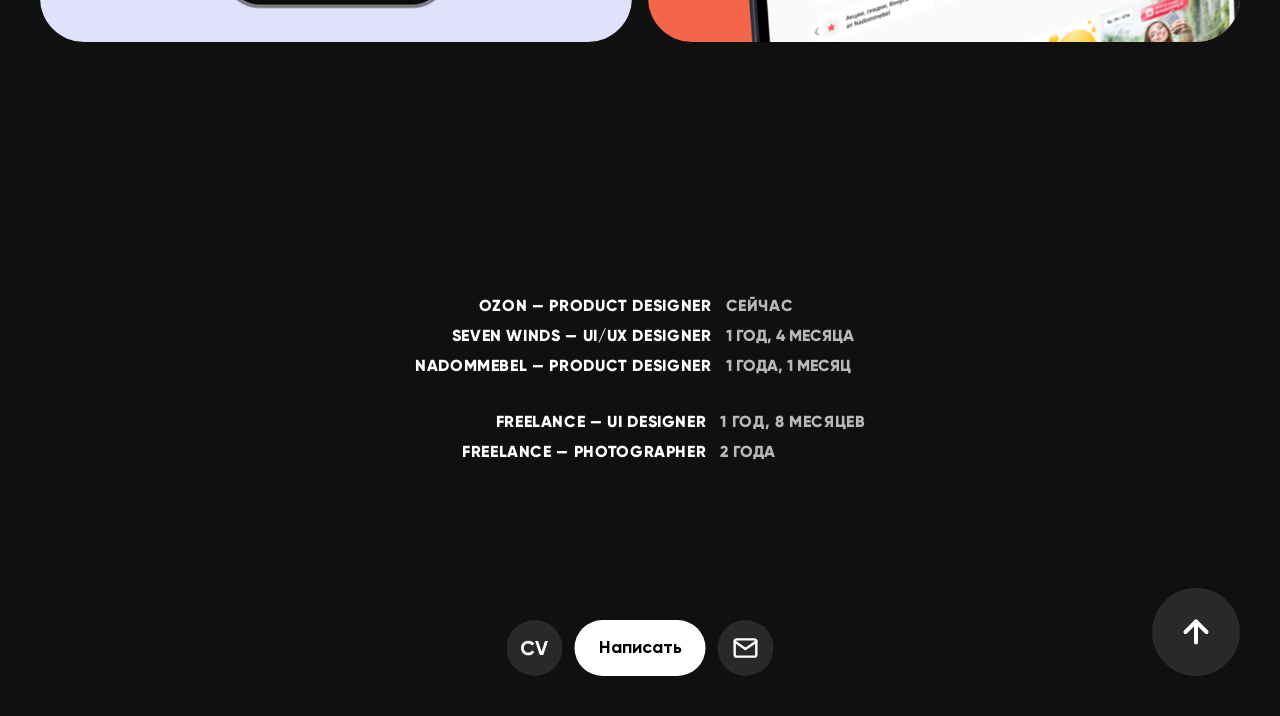
==== commit 02413d20: "Add hero logo entrance animation" ====
--- a/index.html
+++ b/index.html
@@ -3,32 +3,42 @@
   <head>
     <meta charset="UTF-8" />
     <meta name="viewport" content="width=device-width, initial-scale=1.0" />
-    <title>Polina Podkopaeva Portfolio</title>
+    <title>Polina Podkopaeva — Product Designer</title>
     <meta
       name="description"
-      content="Адаптивное портфолио Polina Podkopaeva, собранное по локальному Figma/Obsidian-экспорту."
+      content="Портфолио с продуктовыми кейсами UX/UI"
     />
-    <link rel="stylesheet" href="./styles.css?v=20260511-mobile-cases" />
+    <meta property="og:title" content="Polina Podkopaeva — Product Designer" />
+    <meta
+      property="og:description"
+      content="Портфолио с продуктовыми кейсами UX/UI"
+    />
+    <meta property="og:type" content="website" />
+    <meta property="og:url" content="https://secretpolly-eng.github.io/portfolio/" />
+    <meta property="og:site_name" content="Polina Podkopaeva Portfolio" />
+    <meta name="twitter:card" content="summary" />
+    <link rel="stylesheet" href="./styles.css?v=20260611-hero-bubbles" />
   </head>
   <body>
     <main class="page">
       <section class="hero" aria-label="Polina Podkopaeva intro">
         <div class="hero-scale" data-hero-scale-root>
           <div class="hero-frame">
-            <div class="hero-badges">
-              <img
-                src="./assets/hero-badges.png"
-                alt="Кружочки и фотография Polina Podkopaeva"
-              />
+            <div class="hero-badges" role="img" aria-label="Фотография Polina Podkopaeva и логотипы проектов">
+              <span class="hero-badge hero-badge-photo" aria-hidden="true"></span>
+              <span class="hero-badge hero-badge-logo hero-badge-logo-ozon" aria-hidden="true"></span>
+              <span class="hero-badge hero-badge-logo hero-badge-logo-adidas" aria-hidden="true"></span>
+              <span class="hero-badge hero-badge-logo hero-badge-logo-gazprom" aria-hidden="true"></span>
+              <span class="hero-badge hero-badge-logo hero-badge-logo-mts" aria-hidden="true"></span>
             </div>
 
             <h1 class="hero-title">Polina Podkopaeva</h1>
             <p class="hero-subtitle">
               <span class="hero-subtitle-line">
-                Создаю user-friendly интерфейсы на основе данных,
+                Создаю user-friendly интерфейсы на&nbsp;основе данных,
               </span>
               <span class="hero-subtitle-line hero-subtitle-line-second">
-                топлю за эмоциональный дизайн
+                топлю за&nbsp;эмоциональный дизайн
               </span>
             </p>
 
@@ -84,7 +94,16 @@
             alt=""
             aria-hidden="true"
           />
-          <img class="card-image" src="./assets/card-1-content.png" alt="Project card 1" />
+          <img
+            class="card-image card-image-desktop"
+            src="./assets/card-1-content.png"
+            alt="Project card 1"
+          />
+          <img
+            class="card-image card-image-mobile"
+            src="./assets/card-1-content-mobile.png"
+            alt="Project card 1"
+          />
           <img
             class="card-text-state"
             src="./assets/card-text-1.png"
@@ -319,6 +338,6 @@
       </section>
     </main>
 
-    <script src="./script.js?v=20260511-mobile-cases"></script>
+    <script src="./script.js?v=20260512-mobile-redo4"></script>
   </body>
 </html>
--- a/styles.css
+++ b/styles.css
@@ -162,10 +162,10 @@
 }
 
 .hero-badges {
-  position: static;
+  position: relative;
   width: 278px;
   height: 128px;
-  overflow: hidden;
+  overflow: visible;
 }
 
 .hero-badges img {
@@ -174,6 +174,100 @@
   height: 100%;
   object-fit: cover;
   object-position: center;
+}
+
+.hero-badge {
+  position: absolute;
+  display: block;
+  background-image: url("./assets/hero-badges.png");
+  background-repeat: no-repeat;
+  background-size: 278px 128px;
+  border-radius: 999px;
+}
+
+.hero-badge-photo {
+  left: 75px;
+  top: 0;
+  width: 128px;
+  height: 128px;
+  background-position: -75px 0;
+}
+
+.hero-badge-logo {
+  opacity: 0;
+  transform: translate3d(var(--badge-start-x), var(--badge-start-y), 0) scale(0.96);
+  transform-origin: center;
+  animation: hero-logo-arrive 1280ms cubic-bezier(0.22, 1, 0.36, 1) forwards;
+  backface-visibility: hidden;
+  will-change: opacity, transform;
+}
+
+.hero-badge-logo-ozon {
+  left: 0;
+  top: 13px;
+  width: 64px;
+  height: 64px;
+  --badge-start-x: -82px;
+  --badge-start-y: -34px;
+  background-position: 0 -13px;
+  animation-delay: 240ms;
+}
+
+.hero-badge-logo-adidas {
+  left: 37px;
+  top: 84px;
+  width: 32px;
+  height: 32px;
+  --badge-start-x: -48px;
+  --badge-start-y: 54px;
+  background-position: -37px -84px;
+  animation-delay: 380ms;
+}
+
+.hero-badge-logo-gazprom {
+  left: 209px;
+  top: 14px;
+  width: 30px;
+  height: 30px;
+  --badge-start-x: 54px;
+  --badge-start-y: -48px;
+  background-position: -209px -14px;
+  animation-delay: 520ms;
+}
+
+.hero-badge-logo-mts {
+  left: 214px;
+  top: 52px;
+  width: 64px;
+  height: 64px;
+  --badge-start-x: 86px;
+  --badge-start-y: 26px;
+  background-position: -214px -52px;
+  animation-delay: 660ms;
+}
+
+@keyframes hero-logo-arrive {
+  0% {
+    opacity: 0;
+    transform: translate3d(var(--badge-start-x), var(--badge-start-y), 0) scale(0.96);
+  }
+
+  36% {
+    opacity: 1;
+  }
+
+  100% {
+    opacity: 1;
+    transform: translate3d(0, 0, 0) scale(1);
+  }
+}
+
+@media (prefers-reduced-motion: reduce) {
+  .hero-badge-logo {
+    opacity: 1;
+    animation: none;
+    transform: none;
+  }
 }
 
 .hero-title {
@@ -532,6 +626,10 @@
   z-index: 2;
 }
 
+.card-image-mobile {
+  display: none;
+}
+
 .card-text-state {
   position: absolute;
   inset: 0;
@@ -705,6 +803,48 @@
   transform: translateY(0);
 }
 
+.case-header-actions {
+  display: inline-flex;
+  align-items: center;
+  gap: 16px;
+  pointer-events: auto;
+}
+
+.case-home-button {
+  width: 56px;
+  min-width: 56px;
+  height: 56px;
+  padding: 0;
+  border-radius: 999px;
+  background: rgba(41, 41, 41, 0.92);
+  color: #ffffff;
+  text-decoration: none;
+  display: inline-flex;
+  justify-content: center;
+  align-items: center;
+  transition:
+    background-color 180ms ease,
+    transform 180ms ease,
+    box-shadow 180ms ease;
+}
+
+.case-home-button:hover {
+  background: #353535;
+  transform: translateY(-1px);
+  box-shadow: 0 10px 24px rgba(0, 0, 0, 0.22);
+}
+
+.case-home-button:active {
+  transform: translateY(0);
+}
+
+.case-home-button svg {
+  display: block;
+  width: 24px;
+  height: 24px;
+  flex: 0 0 auto;
+}
+
 .case-back-button svg {
   display: block;
   flex: 0 0 auto;
@@ -1115,6 +1255,108 @@
 .case-media-card-detail {
   max-width: 420px;
   margin-left: auto;
+}
+
+.ozon-web-case-page .case-copy-column:not(.case-copy-column-intro) {
+  gap: 64px;
+}
+
+.ozon-web-case-page .case-content {
+  padding-top: 104px;
+}
+
+.ozon-web-case-page .case-solution-details {
+  width: 100%;
+  display: flex;
+  flex-direction: column;
+  gap: 16px;
+}
+
+.ozon-web-case-page .case-solution-detail {
+  width: 100%;
+  display: flex;
+  flex-direction: column;
+  gap: 4px;
+}
+
+.ozon-web-case-page .case-solution-detail-title {
+  width: 100%;
+  margin: 0;
+  color: #ffffff;
+  font-size: 18px;
+  font-weight: 700;
+  line-height: 22px;
+  letter-spacing: 0;
+}
+
+.ozon-web-case-page .case-paragraph-muted {
+  color: #8f8f8f;
+}
+
+.case-cross-link {
+  box-sizing: border-box;
+  width: 100%;
+  max-width: 100%;
+  min-height: 68px;
+  margin-left: 0;
+  padding: 8px 24px 8px 12px;
+  border-radius: 16px;
+  background: #0066ff;
+  color: #ffffff !important;
+  display: flex;
+  align-items: center;
+  gap: 24px;
+  text-decoration: none !important;
+  transform: none;
+  transition:
+    background-color 180ms ease,
+    transform 180ms ease;
+}
+
+.case-cross-link:visited,
+.case-cross-link:hover,
+.case-cross-link:active {
+  color: #ffffff !important;
+  text-decoration: none !important;
+}
+
+.case-cross-link:hover {
+  background: #0a70ff;
+  transform: translateY(-1px);
+}
+
+.case-cross-link-badge {
+  width: 32px;
+  min-width: 32px;
+  height: 52px;
+  border-radius: 999px;
+  background: #050505;
+  color: #ffffff;
+  display: inline-flex;
+  align-items: center;
+  justify-content: center;
+  font-size: 14px;
+  font-weight: 700;
+  line-height: 14px;
+  letter-spacing: 0;
+  writing-mode: vertical-rl;
+  transform: rotate(180deg);
+}
+
+.case-cross-link-text {
+  flex: 1 1 auto;
+  color: #ffffff;
+  font-size: 18px;
+  font-weight: 700;
+  line-height: 24px;
+  letter-spacing: 0;
+  text-decoration: none;
+}
+
+.case-cross-link-icon {
+  width: 42px;
+  height: 42px;
+  flex: 0 0 auto;
 }
 
 .case-feature-row {
@@ -1510,8 +1752,10 @@
   }
 
   .case-header-bar {
+    position: fixed !important;
     top: 24px;
     left: 24px;
+    z-index: 100;
   }
 
   .case-back-button {
@@ -1783,15 +2027,17 @@
     border-radius: 14px;
   }
 
-  .case-hypothesis-grid {
-    display: flex;
+  .case-page .case-hypothesis-grid {
+    display: flex !important;
     flex-direction: column;
     align-items: stretch;
+    grid-template-columns: none !important;
     gap: 16px;
   }
 
-  .case-hypothesis-card {
-    width: 100%;
+  .case-page .case-hypothesis-grid > .case-hypothesis-card {
+    width: 100% !important;
+    flex: 0 0 auto;
   }
 
   .case-page:not(.menus-case-page) .case-section-media,
@@ -1892,3 +2138,830 @@
     justify-content: flex-start;
   }
 }
+
+@media (max-width: 760px) {
+  html {
+    scroll-padding-top: 88px;
+  }
+
+  body,
+  .page,
+  .case-body,
+  .case-page,
+  .case-frame {
+    background: #101010;
+  }
+
+  body {
+    overflow-x: hidden;
+  }
+
+  .hero-scale,
+  .experience-scale,
+  .case-scale {
+    height: auto !important;
+  }
+
+  .hero-frame,
+  .experience-frame,
+  .case-frame {
+    transform: none !important;
+  }
+
+  .hero-frame {
+    height: 448px;
+    padding: 66px 24px 0;
+    overflow: hidden;
+  }
+
+  .hero-badges {
+    width: 278px;
+    height: 128px;
+  }
+
+  .hero-title {
+    width: 100%;
+    max-width: 344px;
+    margin-top: 16px;
+    font-size: 28px;
+    line-height: 36px;
+    letter-spacing: 0;
+  }
+
+  .hero-subtitle {
+    width: 100%;
+    max-width: 344px;
+    margin-top: 8px;
+    font-size: 16px;
+    line-height: 26px;
+  }
+
+  .hero-actions {
+    margin-top: 32px;
+  }
+
+  .contact-actions {
+    gap: 12px;
+  }
+
+  .frame-button {
+    height: 56px;
+    min-height: 56px;
+    padding: 17px 24px;
+    font-size: 16px;
+    line-height: 20px;
+  }
+
+  .frame-button-small,
+  .frame-button-icon {
+    width: 56px;
+    min-width: 56px;
+    height: 56px;
+    padding: 0;
+  }
+
+  .frame-button-small .frame-button-cv-svg {
+    width: 56px;
+    height: 56px;
+  }
+
+  .frame-button-icon svg {
+    width: 24px;
+    height: 24px;
+  }
+
+  .cards {
+    display: flex;
+    flex-direction: column;
+    gap: 9px;
+    width: 100%;
+    margin-top: 0;
+    padding: 0;
+  }
+
+  .card-shell {
+    width: 100%;
+    aspect-ratio: 2010 / 1059;
+    border-radius: 18.8px;
+    --card-bleed: 0px;
+  }
+
+  .card-background,
+  .card-image,
+  .card-text-state {
+    object-fit: cover;
+  }
+
+  .experience {
+    margin-top: 0;
+  }
+
+  .experience-frame {
+    height: 318px;
+    overflow: visible;
+  }
+
+  .experience-stack {
+    width: 345px;
+    height: 238px;
+  }
+
+  .experience-stack .experience-group:first-child {
+    left: 0;
+    top: 56px;
+    gap: 12px;
+  }
+
+  .experience-stack .experience-group:last-child {
+    left: 40px;
+    top: 140px;
+    gap: 12px;
+  }
+
+  .experience-column {
+    gap: 4px;
+  }
+
+  .experience-item {
+    font-size: 12px;
+    line-height: 20px;
+    letter-spacing: 0.24px;
+  }
+
+  .experience-footer {
+    bottom: 12px;
+  }
+
+  .experience .scroll-top-button,
+  .case-scroll-top-button-footer {
+    position: fixed;
+    top: auto;
+    right: 24px;
+    bottom: 24px;
+    z-index: 80;
+    width: 56px;
+    min-width: 56px;
+    height: 56px;
+    padding: 15px;
+    border: 1px solid rgba(255, 255, 255, 0.18);
+    border-radius: 999px;
+    background:
+      linear-gradient(145deg, rgba(255, 255, 255, 0.12), rgba(255, 255, 255, 0.04)),
+      rgba(41, 41, 41, 0.34);
+    box-shadow:
+      inset 0 1px 0 rgba(255, 255, 255, 0.22),
+      inset 0 -1px 0 rgba(255, 255, 255, 0.06),
+      0 18px 42px rgba(0, 0, 0, 0.34);
+    opacity: 0;
+    visibility: hidden;
+    pointer-events: none;
+    backdrop-filter: blur(18px) saturate(150%);
+    -webkit-backdrop-filter: blur(18px) saturate(150%);
+    transform: translateY(8px);
+    transition:
+      opacity 180ms ease,
+      visibility 180ms ease,
+      transform 180ms ease;
+  }
+
+  .experience .scroll-top-button svg,
+  .case-scroll-top-button-footer svg {
+    width: 26px;
+    height: 26px;
+  }
+
+  .experience .scroll-top-button.is-visible,
+  .case-scroll-top-button-footer.is-visible {
+    opacity: 0.68;
+    visibility: visible;
+    pointer-events: auto;
+    transform: translateY(0);
+  }
+
+  .experience .scroll-top-button.is-stopped,
+  .case-scroll-top-button-footer.is-stopped {
+    position: absolute;
+    top: var(--scroll-top-stop-top);
+    bottom: auto;
+    transform: translateY(0);
+  }
+
+  .case-frame {
+    min-height: 100vh;
+    gap: 0;
+    overflow-x: hidden;
+  }
+
+  .case-header {
+    height: 0;
+  }
+
+  .case-header-bar {
+    position: fixed !important;
+    top: 16px !important;
+    left: 16px !important;
+    right: auto !important;
+    z-index: 1000;
+    pointer-events: none;
+    transform: none !important;
+  }
+
+  .case-back-button {
+    width: 56px;
+    min-width: 56px;
+    height: 56px;
+    padding: 0;
+    border: 1px solid rgba(255, 255, 255, 0.14);
+    border-radius: 999px;
+    background:
+      linear-gradient(145deg, rgba(255, 255, 255, 0.1), rgba(255, 255, 255, 0.035)),
+      rgba(41, 41, 41, 0.34);
+    box-shadow:
+      inset 0 1px 0 rgba(255, 255, 255, 0.18),
+      0 16px 38px rgba(0, 0, 0, 0.32);
+    backdrop-filter: blur(18px) saturate(150%);
+    -webkit-backdrop-filter: blur(18px) saturate(150%);
+    pointer-events: auto;
+  }
+
+  .case-back-button span {
+    display: none;
+  }
+
+  .case-back-button svg {
+    width: 22px;
+    height: 22px;
+  }
+
+  .case-toc {
+    display: none;
+  }
+
+  .case-content {
+    gap: 32px;
+    padding-top: 0;
+  }
+
+  .case-content > .case-media:first-child,
+  .case-media-cover {
+    width: 100vw;
+    max-width: none;
+    aspect-ratio: 393 / 197.09;
+    margin: 0;
+    border-radius: 0 0 24px 24px !important;
+    background: transparent;
+  }
+
+  .case-content > .case-media:first-child img,
+  .case-media-cover img {
+    width: 100%;
+    height: 100%;
+    object-fit: cover;
+    border-radius: 0 0 24px 24px !important;
+  }
+
+  .case-copy-column {
+    width: calc(100% - 48px);
+    max-width: 348px;
+    align-self: flex-start;
+    margin-left: 24px;
+    margin-right: 24px;
+    gap: 48px;
+  }
+
+  .case-copy-column-intro {
+    gap: 0;
+  }
+
+  .case-title,
+  .case-heading,
+  .case-subheading {
+    font-size: 28px;
+    line-height: 32px;
+    letter-spacing: 0.02em;
+  }
+
+  .case-paragraph,
+  .case-paragraph-lead,
+  .case-finding-copy,
+  .case-bullet-title,
+  .case-bullet-list li {
+    font-size: 16px;
+    line-height: 26px;
+    letter-spacing: 0;
+  }
+
+  .case-lead,
+  .case-section {
+    gap: 8px;
+    scroll-margin-top: 88px;
+  }
+
+  .case-findings {
+    gap: 0;
+  }
+
+  .case-finding-item {
+    gap: 12px;
+  }
+
+  .case-finding-bullet {
+    width: 6px;
+    height: 6px;
+    margin-top: 10px;
+  }
+
+  .case-bullet-group,
+  .case-copy-stack {
+    gap: 8px;
+  }
+
+  .case-bullet-list {
+    padding-left: 22px;
+  }
+
+  .case-bullet-list li + li {
+    margin-top: 0;
+  }
+
+  .case-note {
+    padding: 20px;
+    border-radius: 20px;
+  }
+
+  .case-note-copy,
+  .case-note-source {
+    font-size: 14px;
+    line-height: 22px;
+  }
+
+  .case-hypothesis-grid {
+    display: flex !important;
+    flex-direction: column !important;
+    align-items: stretch !important;
+    grid-template-columns: none !important;
+    gap: 16px !important;
+    width: 100% !important;
+  }
+
+  .case-hypothesis-grid > .case-hypothesis-card {
+    width: 100% !important;
+    flex: 0 0 auto !important;
+  }
+
+  .case-hypothesis-card {
+    min-height: 0;
+    padding: 24px;
+    border-radius: 20px;
+    gap: 6px;
+  }
+
+  .case-hypothesis-title,
+  .case-hypothesis-copy {
+    font-size: 14px;
+    line-height: 18px;
+  }
+
+  .case-section-media,
+  .case-section-media-wide,
+  .case-comparison-grid,
+  .case-media-stack,
+  .case-media-card,
+  .case-comparison-card {
+    width: 100vw;
+    max-width: none;
+    margin-left: 50%;
+    transform: translateX(-50%);
+  }
+
+  .case-section-media,
+  .case-section-media-wide {
+    margin-top: 8px;
+  }
+
+  .case-section-with-tight-media .case-section-media {
+    margin-top: 8px;
+  }
+
+  .case-page:not(.menus-case-page) .case-section-media,
+  .case-page:not(.menus-case-page) .case-section-media-wide,
+  .case-page:not(.menus-case-page) .case-media-card,
+  .case-page:not(.menus-case-page) .case-comparison-card,
+  .concepts-case-page .concepts-gallery-media {
+    border-radius: 0 !important;
+  }
+
+  .case-page:not(.menus-case-page) .case-section-media img,
+  .case-page:not(.menus-case-page) .case-section-media-wide img,
+  .case-page:not(.menus-case-page) .case-media-card img,
+  .case-page:not(.menus-case-page) .case-comparison-card img,
+  .concepts-case-page .concepts-gallery-media img {
+    border-radius: 0 !important;
+  }
+
+  .menus-case-page .case-section-media,
+  .menus-case-page .case-section-media img,
+  .menus-case-page .case-feature-media,
+  .menus-case-page .case-feature-media img {
+    border-radius: 14px;
+  }
+
+  .case-comparison-grid,
+  .case-feature-row {
+    grid-template-columns: 1fr;
+  }
+
+  .case-feature-stack {
+    gap: 16px;
+  }
+
+  .case-feature-row,
+  .case-feature-row-reverse {
+    display: flex;
+    flex-direction: column;
+    align-items: stretch;
+    gap: 16px;
+  }
+
+  .case-feature-row-reverse .case-feature-copy,
+  .case-feature-row-reverse .case-feature-media {
+    order: initial;
+  }
+
+  .case-feature-title {
+    font-size: 18px;
+    line-height: 30px;
+  }
+
+  .case-feature-copy {
+    gap: 8px;
+  }
+
+  .menus-case-page #case-admin {
+    gap: 16px;
+  }
+
+  .menus-case-page #case-admin .case-section-media {
+    width: 100%;
+    max-width: none;
+    aspect-ratio: auto;
+    margin: 8px 0 0;
+    transform: none;
+    border-radius: 20px !important;
+  }
+
+  .menus-case-page #case-admin .case-section-media img {
+    width: 100%;
+    height: 201px;
+    object-fit: cover;
+    border-radius: 20px !important;
+  }
+
+  .menus-case-page #case-admin .case-feature-stack {
+    width: 100%;
+    margin-top: 32px;
+    gap: 48px;
+  }
+
+  .menus-case-page #case-admin .case-feature-row {
+    gap: 16px;
+  }
+
+  .menus-case-page #case-admin .case-feature-media {
+    width: 100%;
+    max-width: none;
+    margin: 0;
+    transform: none;
+    border-radius: 14px !important;
+  }
+
+  .menus-case-page #case-admin .case-feature-media img {
+    width: 100%;
+    height: auto;
+    object-fit: cover;
+    border-radius: 14px !important;
+  }
+
+  .menus-case-page #case-admin .case-feature-row:nth-child(1) .case-feature-media img,
+  .menus-case-page #case-admin .case-feature-row:nth-child(3) .case-feature-media img {
+    min-height: 267px;
+  }
+
+  .menus-case-page #case-admin .case-feature-row:nth-child(2) .case-feature-media img {
+    min-height: 236px;
+  }
+
+  .concepts-case-page .case-content {
+    padding-top: 88px;
+  }
+
+  .concepts-case-page .concepts-gallery {
+    width: 100%;
+    max-width: none;
+    gap: 64px;
+    align-items: center;
+  }
+
+  .concepts-case-page .concepts-gallery-item {
+    width: 100%;
+    align-items: center;
+    gap: 24px;
+  }
+
+  .concepts-case-page .concepts-gallery-media {
+    width: 100vw;
+    max-width: none;
+    margin-left: 50%;
+    transform: translateX(-50%);
+  }
+
+  .concepts-case-page .concepts-gallery-caption {
+    width: calc(100% - 48px);
+    font-size: 16px;
+    line-height: 26px;
+  }
+
+  .case-footer {
+    min-height: 144px;
+    margin-top: 64px;
+    padding: 0 0 88px;
+  }
+
+  .case-footer-actions {
+    bottom: 12px;
+  }
+}
+
+.case-hypotheses-mobile-list {
+  display: none;
+}
+
+@media (max-width: 760px) {
+  .case-hypotheses .case-media-hypotheses {
+    display: none;
+  }
+
+  .case-hypotheses-mobile-list {
+    display: flex !important;
+  }
+}
+
+@media (max-width: 760px) {
+  .case-page,
+  .case-frame,
+  .case-content {
+    width: 100%;
+    max-width: 100%;
+    overflow-x: hidden;
+  }
+
+  .case-content {
+    align-items: stretch;
+  }
+
+  .case-copy-column {
+    box-sizing: border-box;
+    width: calc(100% - 48px) !important;
+    max-width: none !important;
+    align-self: stretch;
+    margin-left: 24px !important;
+    margin-right: 24px !important;
+  }
+
+  .case-content > .case-media:first-child,
+  .case-media-cover {
+    width: 100% !important;
+    max-width: 100% !important;
+    height: auto !important;
+    aspect-ratio: auto !important;
+    margin: 0 !important;
+    transform: none !important;
+    align-self: stretch;
+    border-radius: 0 0 24px 24px !important;
+    overflow: hidden;
+  }
+
+  .case-content > .case-media:first-child img,
+  .case-media-cover img {
+    width: 100% !important;
+    height: auto !important;
+    object-fit: contain !important;
+    object-position: center top !important;
+    border-radius: 0 0 24px 24px !important;
+  }
+
+  .case-copy-column .case-section-media,
+  .case-copy-column .case-section-media-wide {
+    box-sizing: border-box;
+    width: calc(100% + 48px) !important;
+    max-width: calc(100% + 48px) !important;
+    margin: 8px -24px 0 !important;
+    transform: none !important;
+    align-self: center;
+  }
+
+  .case-copy-column .case-comparison-grid,
+  .case-copy-column .case-media-stack {
+    box-sizing: border-box;
+    width: calc(100% + 48px) !important;
+    max-width: calc(100% + 48px) !important;
+    margin: 16px -24px 0 !important;
+    transform: none !important;
+    align-self: center;
+  }
+
+  .case-copy-column .case-media-card,
+  .case-copy-column .case-comparison-card {
+    width: 100% !important;
+    max-width: 100% !important;
+    margin: 0 !important;
+    transform: none !important;
+  }
+
+  .case-copy-column .case-section-media img,
+  .case-copy-column .case-section-media-wide img,
+  .case-copy-column .case-media-card img,
+  .case-copy-column .case-comparison-card img {
+    width: 100% !important;
+    max-width: 100% !important;
+    height: auto;
+  }
+
+  .concepts-case-page .concepts-gallery {
+    box-sizing: border-box;
+    width: calc(100% - 48px) !important;
+    max-width: none !important;
+    align-self: stretch;
+    margin-left: 24px !important;
+    margin-right: 24px !important;
+  }
+
+  .concepts-case-page .concepts-gallery-media {
+    box-sizing: border-box;
+    width: calc(100% + 48px) !important;
+    max-width: calc(100% + 48px) !important;
+    margin: 0 -24px !important;
+    transform: none !important;
+    align-self: center;
+  }
+
+  .concepts-case-page .concepts-gallery-media img {
+    width: 100% !important;
+    max-width: 100% !important;
+    height: auto;
+  }
+
+  .concepts-case-page .concepts-gallery-caption {
+    width: 100% !important;
+  }
+
+  .menus-case-page #case-admin .case-section-media,
+  .menus-case-page #case-admin .case-feature-media {
+    width: 100% !important;
+    max-width: 100% !important;
+    margin-left: 0 !important;
+    margin-right: 0 !important;
+    transform: none !important;
+  }
+
+  .case-back-button,
+  .experience .scroll-top-button,
+  .case-scroll-top-button-footer {
+    border: 1px solid rgba(255, 255, 255, 0.18) !important;
+    background:
+      linear-gradient(145deg, rgba(255, 255, 255, 0.14), rgba(255, 255, 255, 0.04)),
+      rgba(41, 41, 41, 0.34) !important;
+    box-shadow:
+      inset 0 1px 0 rgba(255, 255, 255, 0.22),
+      inset 0 -1px 0 rgba(255, 255, 255, 0.06),
+      0 18px 42px rgba(0, 0, 0, 0.34) !important;
+    backdrop-filter: blur(18px) saturate(155%) !important;
+    -webkit-backdrop-filter: blur(18px) saturate(155%) !important;
+  }
+
+  .experience .scroll-top-button.is-visible,
+  .case-scroll-top-button-footer.is-visible {
+    opacity: 1;
+  }
+}
+
+@media (max-width: 760px) {
+  .card-shell:first-child {
+    aspect-ratio: 1179 / 592 !important;
+  }
+
+  .card-shell:first-child .card-image-desktop {
+    display: none !important;
+  }
+
+  .card-shell:first-child .card-image-mobile {
+    display: block !important;
+    width: 100% !important;
+    max-width: 100% !important;
+    height: 100% !important;
+    margin: 0 !important;
+    aspect-ratio: 1179 / 592 !important;
+    object-fit: cover !important;
+    object-position: center top !important;
+  }
+
+  .case-media picture {
+    display: block;
+    width: 100%;
+  }
+
+  .case-media picture img {
+    display: block;
+    width: 100%;
+    max-width: 100%;
+    height: auto;
+  }
+
+  .invest-case-page #case-entry .case-section-media-wide {
+    width: calc(100% + 48px) !important;
+    max-width: calc(100% + 48px) !important;
+    margin-left: -24px !important;
+    margin-right: -24px !important;
+  }
+
+  .invest-case-page #case-entry .case-section-media-wide picture,
+  .invest-case-page #case-entry .case-section-media-wide img {
+    width: 100% !important;
+    max-width: 100% !important;
+  }
+
+  .menus-case-page #case-admin .case-section-media,
+  .menus-case-page #case-admin .case-feature-media {
+    box-sizing: border-box;
+    width: calc(100% + 48px) !important;
+    max-width: calc(100% + 48px) !important;
+    margin-left: -24px !important;
+    margin-right: -24px !important;
+    transform: none !important;
+  }
+
+  .menus-case-page #case-admin .case-section-media img,
+  .menus-case-page #case-admin .case-feature-media img {
+    width: 100% !important;
+    max-width: 100% !important;
+  }
+}
+
+.case-hypothesis-title {
+  font-size: 18px;
+  line-height: 22px;
+}
+
+.case-hypothesis-copy {
+  font-size: 14px;
+  line-height: 22px;
+}
+
+@media (max-width: 760px) {
+  .ozon-web-case-page .case-copy-column:not(.case-copy-column-intro) {
+    gap: 48px;
+  }
+
+  .case-cross-link {
+    width: 100% !important;
+    max-width: 100% !important;
+    min-height: 68px;
+    margin-left: 0 !important;
+    padding: 8px 16px 8px 12px;
+    border-radius: 16px;
+    gap: 16px;
+    transform: none !important;
+  }
+
+  .case-cross-link:hover {
+    transform: none !important;
+  }
+
+  .case-cross-link-badge {
+    width: 32px;
+    min-width: 32px;
+    height: 52px;
+    font-size: 14px;
+    line-height: 14px;
+  }
+
+  .case-cross-link-text {
+    font-size: 18px;
+    line-height: 24px;
+  }
+
+  .case-cross-link-icon {
+    width: 30px;
+    height: 30px;
+  }
+
+  .case-hypothesis-title {
+    font-size: 16px;
+    line-height: 20px;
+  }
+
+  .case-hypothesis-copy {
+    font-size: 14px;
+    line-height: 20px;
+  }
+}
